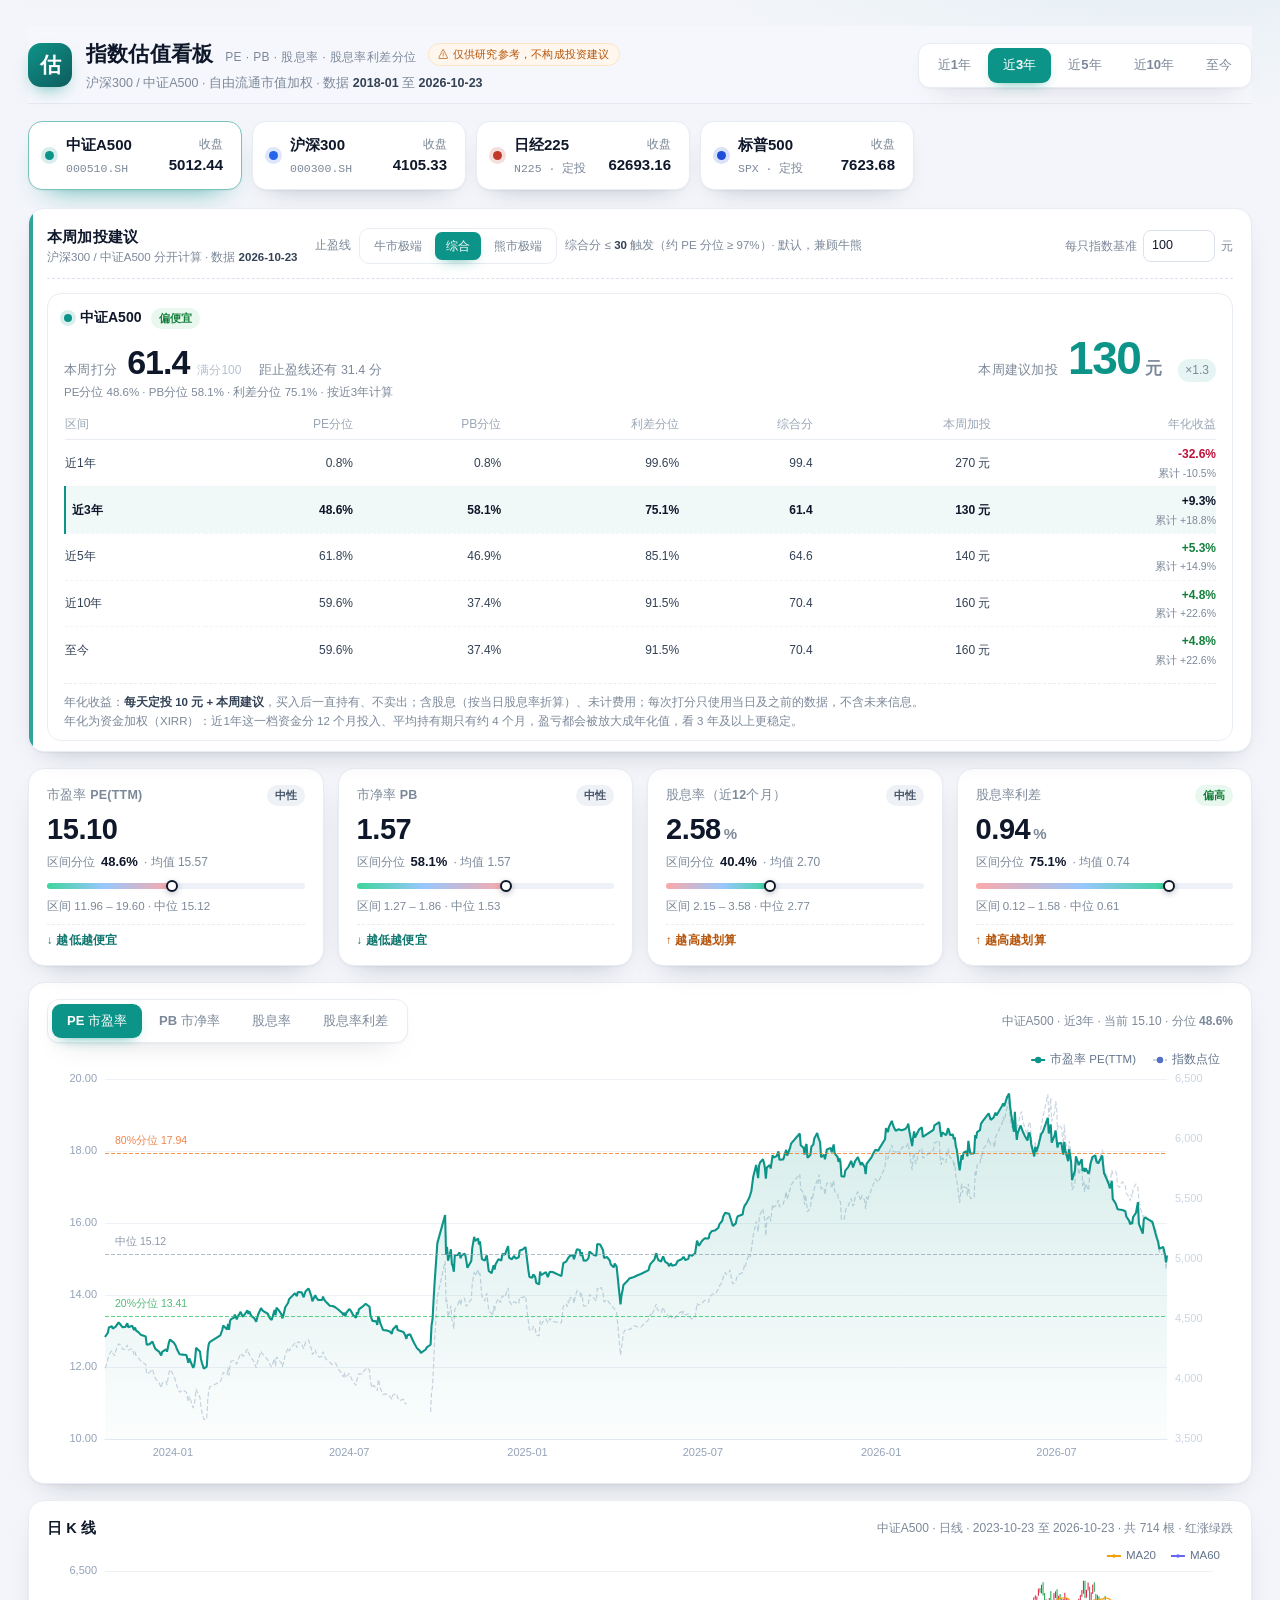
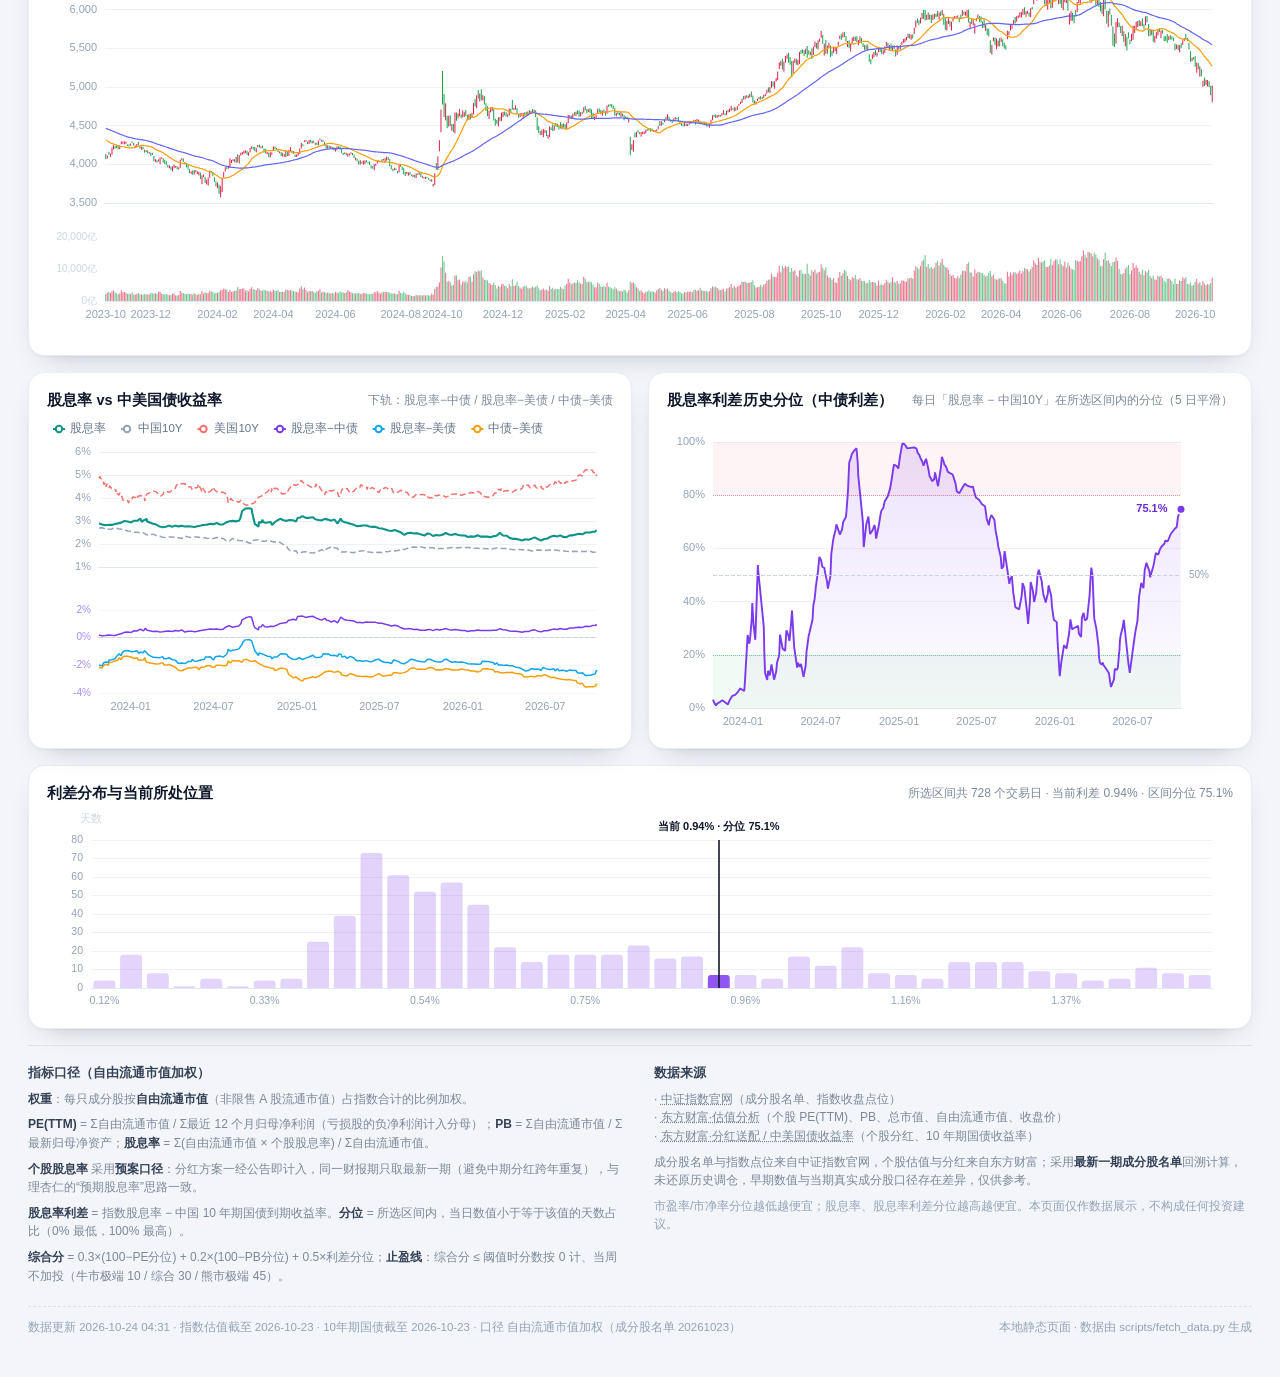
==== index.html @ 4a339758 "data: 2026-10-24" ====
<!DOCTYPE html>
<html lang="zh-CN">
<head>
<meta charset="utf-8" />
<meta name="viewport" content="width=device-width, initial-scale=1" />
<title>指数估值看板 · 沪深300 / 中证A500</title>
<link rel="stylesheet" href="styles.css" />
</head>
<body>
<div class="app">

  <header class="topbar">
    <div class="brand">
      <div class="logo">估</div>
      <div class="brand-text">
        <h1>指数估值看板<span class="brand-sub">PE · PB · 股息率 · 股息率利差分位</span><span class="risk-tag">⚠ 仅供研究参考，不构成投资建议</span></h1>
        <p class="sub">沪深300 / 中证A500 · 自由流通市值加权 · 数据 <b id="dataStart">2018-01</b> 至 <b id="dataDate">--</b></p>
      </div>
    </div>
    <div class="topbar-right a-share-only">
      <div class="range-group" id="rangeGroup" role="group" aria-label="时间区间"></div>
    </div>
  </header>

  <nav class="index-tabs" id="indexTabs" aria-label="指数选择"></nav>

  <section class="card nikkei" id="nikkeiCard" hidden>
    <div class="card-head">
      <h2 id="nkTitle">日经225 · 定投年化</h2>
      <div class="nk-range">
        <span class="nk-group">
          <input id="nkFromY" class="nk-part y" type="text" inputmode="numeric" maxlength="4" spellcheck="false" autocomplete="off" aria-label="起始年" placeholder="1989" /><i class="nk-unit">年</i>
          <input id="nkFromM" class="nk-part m" type="text" inputmode="numeric" maxlength="2" spellcheck="false" autocomplete="off" aria-label="起始月" placeholder="12" /><i class="nk-unit">月</i>
          <input id="nkFromD" class="nk-part d" type="text" inputmode="numeric" maxlength="2" spellcheck="false" autocomplete="off" aria-label="起始日" placeholder="29" /><i class="nk-unit">日</i>
        </span>
        <span class="nk-dash">—</span>
        <span class="nk-group">
          <input id="nkToY" class="nk-part y" type="text" inputmode="numeric" maxlength="4" spellcheck="false" autocomplete="off" aria-label="结束年" placeholder="2026" /><i class="nk-unit">年</i>
          <input id="nkToM" class="nk-part m" type="text" inputmode="numeric" maxlength="2" spellcheck="false" autocomplete="off" aria-label="结束月" placeholder="10" /><i class="nk-unit">月</i>
          <input id="nkToD" class="nk-part d" type="text" inputmode="numeric" maxlength="2" spellcheck="false" autocomplete="off" aria-label="结束日" placeholder="16" /><i class="nk-unit">日</i>
        </span>
      </div>
    </div>
    <div class="nk-range-note" id="nkRangeNote">数据范围 --</div>
    <div id="nikkeiChart" class="chart chart-nk"></div>
    <div class="nk-result">
      <div class="nk-block">
        <div class="nk-label">定投年化收益</div>
        <div class="nk-val" id="nkIrr">--</div>
        <div class="nk-sub" id="nkIrrSub">--</div>
      </div>
      <div class="nk-block">
        <div class="nk-label">同期一次性买入</div>
        <div class="nk-val small" id="nkBh">--</div>
        <div class="nk-sub" id="nkBhSub">--</div>
      </div>
    </div>
    <div class="nk-note" id="nkNote">--</div>
  </section>

  <section class="card advice a-share-only" id="adviceCard">
    <div class="advice-head">
      <div class="advice-title-wrap">
        <div class="advice-title">本周加投建议</div>
        <div class="advice-hint">沪深300 / 中证A500 分开计算 · 数据 <b id="adviceDate">--</b></div>
      </div>
      <div class="advice-stop">
        <span class="advice-hint">止盈线</span>
        <div class="range-group mini" id="stopGroup"></div>
        <div class="advice-stop-note" id="stopNote">--</div>
      </div>
      <label class="advice-base">每只指数基准
        <input id="adviceBase" type="number" min="10" step="10" value="100" /> 元
      </label>
    </div>
    <div class="advice-cols" id="adviceCols"></div>
  </section>

  <section class="kpis a-share-only" id="kpis"></section>

  <section class="card a-share-only">
    <div class="card-head">
      <div class="metric-tabs" id="metricTabs" role="tablist"></div>
      <div class="card-note" id="mainNote"></div>
    </div>
    <div id="mainChart" class="chart chart-main"></div>
  </section>

  <section class="card a-share-only">
    <div class="card-head">
      <h2>日 K 线</h2>
      <div class="card-note" id="klineNote"></div>
    </div>
    <div id="klineChart" class="chart chart-k"></div>
  </section>

  <section class="grid-2 a-share-only">
    <div class="card">
      <div class="card-head">
        <h2>股息率 vs 中美国债收益率</h2>
        <div class="card-note">下轨：股息率−中债 / 股息率−美债 / 中债−美债</div>
      </div>
      <div id="spreadChart" class="chart chart-sub"></div>
    </div>
    <div class="card">
      <div class="card-head">
        <h2>股息率利差历史分位（中债利差）</h2>
        <div class="card-note">每日「股息率 − 中国10Y」在所选区间内的分位（5 日平滑）</div>
      </div>
      <div id="pctChart" class="chart chart-sub"></div>
    </div>
  </section>

  <section class="card a-share-only">
    <div class="card-head">
      <h2>利差分布与当前所处位置</h2>
      <div class="card-note" id="distNote"></div>
    </div>
    <div id="distChart" class="chart chart-dist"></div>
  </section>

  <footer class="foot a-share-only">
    <div class="foot-grid">
      <div>
        <h3>指标口径（自由流通市值加权）</h3>
        <p><b>权重</b>：每只成分股按<b>自由流通市值</b>（非限售 A 股流通市值）占指数合计的比例加权。</p>
        <p><b>PE(TTM)</b> = Σ自由流通市值 / Σ最近 12 个月归母净利润（亏损股的负净利润计入分母）；<b>PB</b> = Σ自由流通市值 / Σ最新归母净资产；<b>股息率</b> = Σ(自由流通市值 × 个股股息率) / Σ自由流通市值。</p>
        <p><b>个股股息率</b> 采用<b>预案口径</b>：分红方案一经公告即计入，同一财报期只取最新一期（避免中期分红跨年重复），与理杏仁的“预期股息率”思路一致。</p>
        <p><b>股息率利差</b> = 指数股息率 − 中国 10 年期国债到期收益率。<b>分位</b> = 所选区间内，当日数值小于等于该值的天数占比（0% 最低，100% 最高）。</p>
        <p><b>综合分</b> = 0.3×(100−PE分位) + 0.2×(100−PB分位) + 0.5×利差分位；<b>止盈线</b>：综合分 ≤ 阈值时分数按 0 计、当周不加投（牛市极端 10 / 综合 30 / 熊市极端 45）。</p>
      </div>
      <div>
        <h3>数据来源</h3>
        <p id="sources"></p>
        <p>成分股名单与指数点位来自中证指数官网，个股估值与分红来自东方财富；采用<b>最新一期成分股名单</b>回溯计算，未还原历史调仓，早期数值与当期真实成分股口径存在差异，仅供参考。</p>
        <p class="muted">市盈率/市净率分位越低越便宜；股息率、股息率利差分位越高越便宜。本页面仅作数据展示，不构成任何投资建议。</p>
      </div>
    </div>
    <div class="foot-bar">
      <span id="footMeta">--</span>
      <span>本地静态页面 · 数据由 scripts/fetch_data.py 生成</span>
    </div>
  </footer>
</div>

<script src="vendor/echarts.min.js"></script>
<script src="data/app-data.js"></script>
<script src="app.js"></script>
</body>
</html>
---- styles.css ----
:root {
  --bg: #f3f5fa;
  --card: #ffffff;
  --ink: #0f172a;
  --ink-2: #334155;
  --muted: #7c8899;
  --line: #e8ecf3;
  --line-strong: #dbe2ec;
  --accent: #2563eb;
  --accent-soft: #eff4ff;
  --green: #16a34a;
  --amber: #d97706;
  --red: #e11d48;
  --radius: 16px;
  --shadow: 0 1px 2px rgba(16, 24, 40, .04), 0 12px 28px -18px rgba(16, 24, 40, .35);
}

* { box-sizing: border-box; }

html, body { margin: 0; padding: 0; }

body {
  background:
    radial-gradient(1100px 420px at 12% -8%, rgba(37, 99, 235, .10), transparent 60%),
    radial-gradient(900px 380px at 92% -4%, rgba(13, 148, 136, .09), transparent 60%),
    var(--bg);
  color: var(--ink);
  font-family: -apple-system, BlinkMacSystemFont, "Segoe UI", "PingFang SC", "Hiragino Sans GB",
    "Microsoft YaHei", "Helvetica Neue", Arial, sans-serif;
  font-size: 14px;
  line-height: 1.55;
  -webkit-font-smoothing: antialiased;
}

.app {
  max-width: 1440px;
  margin: 0 auto;
  padding: 26px 28px 40px;
}

/* ---------- top bar ---------- */
.topbar {
  display: flex;
  align-items: center;
  justify-content: space-between;
  gap: 20px;
  flex-wrap: wrap;
  margin-bottom: 18px;
  /* 吸顶：滚动时区间选择器始终可点（类似 Excel 锁定首行） */
  position: sticky;
  top: 0;
  z-index: 40;
  padding: 12px 0 10px;
  background: rgba(246, 248, 252, .88);
  backdrop-filter: blur(14px) saturate(140%);
  -webkit-backdrop-filter: blur(14px) saturate(140%);
  box-shadow: 0 1px 0 rgba(15, 23, 42, .05);
}

.brand { display: flex; align-items: center; gap: 14px; }

.logo {
  width: 44px; height: 44px;
  border-radius: 13px;
  display: grid; place-items: center;
  font-size: 21px; font-weight: 700; color: #fff;
  background: linear-gradient(140deg, var(--accent), color-mix(in srgb, var(--accent) 55%, #0f172a));
  box-shadow: 0 8px 18px -8px color-mix(in srgb, var(--accent) 70%, transparent);
  transition: background .35s ease;
}

.brand-text h1 {
  margin: 0;
  font-size: 21px;
  font-weight: 680;
  letter-spacing: .2px;
  display: flex; align-items: baseline; gap: 12px; flex-wrap: wrap;
}

.brand-sub {
  font-size: 12px;
  font-weight: 500;
  color: var(--muted);
  letter-spacing: .4px;
}

.risk-tag {
  display: inline-block;
  align-self: center;
  padding: 2px 9px;
  border-radius: 999px;
  font-size: 11px;
  font-weight: 500;
  letter-spacing: .2px;
  color: #b45309;
  background: #fff7ed;
  border: 1px solid #fde3c4;
  white-space: nowrap;
}

/* ---- 日经225 模式 ---- */
body.market-mode .a-share-only { display: none !important; }

.card.nikkei { margin-top: 0; }

.chart-nk { height: 460px; }

.nk-range { display: flex; align-items: center; gap: 10px; flex-wrap: wrap; justify-content: flex-end; }

.nk-group { display: inline-flex; align-items: center; gap: 3px; }

.nk-part {
  border: 1px solid var(--line);
  background: #fff;
  border-radius: 8px;
  padding: 6px 4px;
  font-size: 13px;
  font-weight: 600;
  color: var(--ink);
  text-align: center;
  font-variant-numeric: tabular-nums;
  letter-spacing: .3px;
  transition: border-color .15s ease, box-shadow .15s ease;
}

.nk-part.y { width: 56px; }
.nk-part.m, .nk-part.d { width: 38px; }

.nk-part::placeholder { color: #c3cbd6; font-weight: 500; }
.nk-part:hover { border-color: #cbd5e1; }
.nk-part:focus { outline: none; border-color: var(--accent); box-shadow: 0 0 0 3px var(--accent-soft); }
.nk-part.bad { border-color: #be123c; box-shadow: 0 0 0 3px rgba(190, 18, 60, .12); }

.nk-unit { font-style: normal; font-size: 11.5px; color: var(--muted); margin-right: 4px; }

.nk-range-note {
  margin: -4px 0 10px;
  text-align: right;
  font-size: 11.5px;
  color: var(--muted);
  font-variant-numeric: tabular-nums;
  line-height: 1.5;
}

.nk-dash { color: var(--muted); font-size: 13px; }

.nk-result {
  display: grid;
  grid-template-columns: repeat(2, minmax(0, 220px));
  gap: 40px;
  margin-top: 6px;
  padding-top: 18px;
  border-top: 1px dashed var(--line);
}

.nk-label { font-size: 12.5px; color: var(--muted); margin-bottom: 4px; }

.nk-val {
  font-size: 40px; font-weight: 760; letter-spacing: -1.2px; line-height: 1.1;
  font-variant-numeric: tabular-nums;
}

.nk-val.small { font-size: 26px; font-weight: 700; letter-spacing: -.6px; }
.nk-val.up { color: #15803d; }
.nk-val.down { color: #be123c; }

.nk-sub { font-size: 11.5px; color: var(--muted); margin-top: 4px; font-variant-numeric: tabular-nums; }

.nk-note {
  margin-top: 14px; padding-top: 12px; border-top: 1px dashed var(--line);
  font-size: 11.5px; color: var(--muted); line-height: 1.6;
}

#nikkeiCard[hidden] { display: none !important; }

@media (max-width: 720px) {
  @media (max-width: 720px) {
  /* 手机上吸顶会占掉太多竖向空间，改为普通排布 */
  .topbar {
    position: static;
    backdrop-filter: none;
    -webkit-backdrop-filter: none;
    background: transparent;
    box-shadow: none;
    padding: 0;
  }
}

.chart-nk { height: 320px; }
  .nk-result { grid-template-columns: 1fr; gap: 18px; }
  .nk-val { font-size: 32px; }
  .nk-val.small { font-size: 22px; }
}

.brand-text .sub {
  margin: 3px 0 0;
  font-size: 12.5px;
  color: var(--muted);
}

.brand-text .sub b { color: var(--ink-2); font-weight: 600; }

/* ---------- segmented controls ---------- */
.range-group, .metric-tabs {
  display: inline-flex;
  padding: 4px;
  gap: 2px;
  background: #fff;
  border: 1px solid var(--line);
  border-radius: 12px;
  box-shadow: var(--shadow);
}

.range-group button, .metric-tabs button {
  appearance: none;
  border: 0;
  background: transparent;
  color: var(--muted);
  font: inherit;
  font-size: 13px;
  font-weight: 550;
  padding: 7px 15px;
  border-radius: 9px;
  cursor: pointer;
  transition: background .18s ease, color .18s ease;
  white-space: nowrap;
}

.range-group button:hover, .metric-tabs button:hover { color: var(--ink); background: #f4f6fb; }

.range-group button.on, .metric-tabs button.on {
  color: #fff;
  background: var(--accent);
  box-shadow: 0 6px 14px -8px color-mix(in srgb, var(--accent) 85%, transparent);
}

/* ---------- index tabs ---------- */
.index-tabs {
  display: flex;
  gap: 10px;
  margin-bottom: 18px;
  flex-wrap: wrap;
}

.index-tab {
  position: relative;
  display: flex;
  align-items: center;
  gap: 12px;
  padding: 11px 18px 11px 16px;
  background: #fff;
  border: 1px solid var(--line);
  border-radius: 14px;
  cursor: pointer;
  box-shadow: var(--shadow);
  transition: border-color .2s ease, transform .2s ease, box-shadow .2s ease;
  min-width: 214px;
}

.index-tab:hover { transform: translateY(-1px); border-color: var(--line-strong); }

.index-tab.on {
  border-color: color-mix(in srgb, var(--tab-accent) 55%, #fff);
  box-shadow: 0 1px 2px rgba(16,24,40,.04), 0 14px 30px -20px var(--tab-accent);
}

.index-tab .dot {
  width: 9px; height: 9px; border-radius: 50%;
  background: var(--tab-accent);
  box-shadow: 0 0 0 4px color-mix(in srgb, var(--tab-accent) 16%, transparent);
  flex: 0 0 auto;
}

.index-tab .it-name { font-weight: 640; font-size: 15px; }

.index-tab .it-code {
  font-size: 11.5px; color: var(--muted);
  font-family: "SF Mono", ui-monospace, Consolas, monospace;
}

.index-tab .it-pe {
  margin-left: auto;
  text-align: right;
  font-size: 12px;
  color: var(--muted);
  font-variant-numeric: tabular-nums;
}

.index-tab .it-pe b { display: block; font-size: 15px; color: var(--ink); font-weight: 650; }

/* ---------- 本周建议 ---------- */
.advice {
  padding: 16px 20px 18px;
  border: 1px solid color-mix(in srgb, var(--accent) 22%, var(--line));
  background:
    radial-gradient(620px 160px at 0% 0%, color-mix(in srgb, var(--accent) 9%, transparent), transparent 70%),
    #fff;
  position: relative;
  overflow: hidden;
}

.advice::after {
  content: '';
  position: absolute; left: 0; top: 0; bottom: 0;
  width: 4px;
  background: var(--accent);
  opacity: .85;
}

.advice-head {
  display: flex;
  align-items: center;
  gap: 18px;
  flex-wrap: wrap;
  padding-bottom: 12px;
  border-bottom: 1px dashed var(--line-strong);
}

.advice-title { font-size: 15px; font-weight: 680; letter-spacing: .2px; }

.advice-hint { font-size: 11.5px; color: var(--muted); font-weight: 400; }
.advice-hint b { color: var(--ink-2); font-weight: 600; }

.advice-stop { display: flex; align-items: center; gap: 8px; flex-wrap: wrap; }

.advice-stop-note { font-size: 11.5px; color: var(--muted); }
.advice-stop-note b { color: var(--ink-2); }

.range-group.mini { padding: 3px; border-radius: 10px; box-shadow: none; }
.range-group.mini button { padding: 5px 11px; font-size: 12px; border-radius: 7px; }

.advice-base {
  margin-left: auto;
  display: inline-flex; align-items: center; gap: 6px;
  font-size: 12px; color: var(--muted);
}

.advice-base input {
  width: 72px;
  padding: 5px 8px;
  border: 1px solid var(--line-strong);
  border-radius: 8px;
  font: inherit; font-size: 12.5px;
  font-variant-numeric: tabular-nums;
  color: var(--ink); background: #fff; outline: none;
}

.advice-base input:focus { border-color: var(--accent); box-shadow: 0 0 0 3px color-mix(in srgb, var(--accent) 14%, transparent); }

.advice-cols { display: block; padding-top: 14px; }

.advice-col {
  border: 1px solid var(--line);
  border-radius: 14px;
  padding: 13px 16px 10px;
  background: #fff;
}

.advice-col-head { display: flex; align-items: center; justify-content: flex-start; gap: 10px; }

.advice-col-name {
  display: inline-flex; align-items: center; gap: 8px;
  font-weight: 650; font-size: 14px;
}

.advice-col-name i {
  width: 8px; height: 8px; border-radius: 50%;
  background: var(--col-accent);
  box-shadow: 0 0 0 4px color-mix(in srgb, var(--col-accent) 15%, transparent);
}

.advice-col-main { display: flex; align-items: baseline; justify-content: space-between; gap: 16px; margin-top: 6px; }

.advice-score-wrap { display: flex; align-items: baseline; gap: 8px; flex-wrap: wrap; }

.advice-col-label {
  font-size: 12.5px; color: var(--muted); letter-spacing: .3px;
  margin-right: 2px;
}

.advice-col-max { font-size: 12px; color: #b6c0cf; margin-right: 10px; }

.advice-col-score {
  font-size: 34px; font-weight: 720; letter-spacing: -1px; line-height: 1.1;
  font-variant-numeric: tabular-nums;
}

.advice-col-gap { font-size: 12.5px; color: var(--muted); }
.advice-col-gap.hit { color: #be123c; font-weight: 600; }

.advice-col-amount { display: flex; align-items: baseline; gap: 10px; margin-left: auto; }

.advice-col-amount .lbl { font-size: 13px; color: var(--muted); letter-spacing: .3px; }

.advice-col-amount .val {
  font-size: 46px; font-weight: 780; line-height: 1; letter-spacing: -1.5px;
  color: var(--col-accent); font-variant-numeric: tabular-nums;
}

.advice-col-amount .val b { font-size: inherit; font-weight: inherit; }

.advice-col-amount .val i {
  font-style: normal; font-size: 17px; font-weight: 600;
  margin-left: 5px; color: var(--muted); letter-spacing: 0;
}

.advice-col-amount .val.stop { color: #be123c; }

.advice-col-amount .mult {
  font-size: 12px; color: var(--muted); font-variant-numeric: tabular-nums;
  margin-left: 6px; padding: 2px 7px; border-radius: 999px;
  background: color-mix(in srgb, var(--col-accent) 10%, transparent);
}

.advice-table tr.dead td { color: #c3cbd6; }
.advice-table tr.dead td:first-child { text-decoration: line-through; }

.dead-tag {
  font-size: 11px; color: #9aa6b6; background: #f1f4f9;
  padding: 1px 6px; border-radius: 999px;
}

.advice-table td.up { color: #15803d; font-weight: 600; }
.advice-table td.down { color: #be123c; font-weight: 600; }
.advice-table tr.dead td.up, .advice-table tr.dead td.down { color: #c3cbd6; }

.advice-table td .sub {
  font-size: 10.5px; font-weight: 500; color: var(--muted);
  margin-top: 1px; font-variant-numeric: tabular-nums;
}

.advice-foot {
  margin-top: 10px;
  padding-top: 9px;
  border-top: 1px dashed var(--line);
  font-size: 11.5px;
  color: var(--muted);
  line-height: 1.6;
}

.advice-foot b { color: var(--ink-2); font-weight: 600; }

.advice-col-sub { font-size: 11.5px; color: var(--muted); margin-top: 2px; }

.advice-table { width: 100%; border-collapse: collapse; margin-top: 10px; font-size: 12px; }

.advice-table th {
  text-align: right; font-weight: 500; color: #9aa6b6;
  padding: 4px 0 5px; border-bottom: 1px solid var(--line);
}

.advice-table th:first-child, .advice-table td:first-child { text-align: left; }

.advice-table td {
  padding: 5px 0; text-align: right; color: var(--ink-2);
  border-bottom: 1px dashed #f1f4f9;
  font-variant-numeric: tabular-nums;
}

.advice-table tr:last-child td { border-bottom: 0; }

.advice-table tr.on td {
  color: var(--ink); font-weight: 650;
  background: color-mix(in srgb, var(--col-accent) 6%, transparent);
}

.advice-table tr.on td:first-child { border-left: 2px solid var(--col-accent); padding-left: 6px; }

.stop-tag {
  font-size: 11px; color: #be123c; background: #fdeaef;
  padding: 1px 6px; border-radius: 999px;
}

.strike { text-decoration: line-through; color: #b6c0cf; font-weight: 500; }

.advice-col-score i { font-style: normal; font-size: 20px; color: #b6c0cf; margin: 0 2px; }

.tone-good { color: #15803d; background: #e9f8ee; }
.tone-mid  { color: #475569; background: #eef2f7; }
.tone-warn { color: #b45309; background: #fdf3e3; }
.tone-bad  { color: #be123c; background: #fdeaef; }

/* ---------- KPI cards ---------- */
.kpis {  display: grid;
  grid-template-columns: repeat(4, minmax(0, 1fr));
  gap: 14px;
  margin-bottom: 16px;
}

.kpi {
  background: var(--card);
  border: 1px solid var(--line);
  border-radius: var(--radius);
  padding: 16px 18px 15px;
  box-shadow: var(--shadow);
}

.kpi-top { display: flex; align-items: center; justify-content: space-between; gap: 8px; }

.kpi-name { font-size: 12.5px; color: var(--muted); font-weight: 550; letter-spacing: .2px; }

.badge {
  font-size: 11px;
  font-weight: 600;
  padding: 2px 8px;
  border-radius: 999px;
  white-space: nowrap;
}

.tone-good { color: #15803d; background: #e9f8ee; }
.tone-mid  { color: #475569; background: #eef2f7; }
.tone-warn { color: #b45309; background: #fdf3e3; }
.tone-bad  { color: #be123c; background: #fdeaef; }

.kpi-value {
  margin-top: 8px;
  font-size: 29px;
  font-weight: 680;
  letter-spacing: -.4px;
  line-height: 1.1;
  font-variant-numeric: tabular-nums;
}

.kpi-value .unit { font-size: 15px; font-weight: 550; color: var(--muted); margin-left: 3px; }
.kpi-value .delta { font-size: 12px; font-weight: 600; margin-left: 8px; }
.delta.up { color: var(--red); }
.delta.down { color: var(--green); }

.kpi-meta {
  margin-top: 6px;
  font-size: 12px;
  color: var(--muted);
  display: flex; align-items: baseline; gap: 6px;
}

.kpi-meta b { color: var(--ink); font-weight: 650; font-variant-numeric: tabular-nums; font-size: 13px; }

.pct-track {
  position: relative;
  height: 6px;
  margin: 11px 0 9px;
  border-radius: 999px;
  background: #eef1f7;
  overflow: visible;
}

.pct-fill {
  position: absolute; left: 0; top: 0; bottom: 0;
  border-radius: 999px;
  background: linear-gradient(90deg, #34d399, #93c5fd 45%, #fca5a5);
  opacity: .95;
}

.pct-dot {
  position: absolute; top: 50%;
  width: 12px; height: 12px;
  margin-left: -6px;
  transform: translateY(-50%);
  border-radius: 50%;
  background: #fff;
  border: 2.5px solid var(--ink);
  box-shadow: 0 2px 6px rgba(15, 23, 42, .25);
}

.kpi-range {
  font-size: 11.5px;
  color: var(--muted);
  display: flex; justify-content: space-between; gap: 8px;
  font-variant-numeric: tabular-nums;
}

.kpi-hint {
  margin-top: 8px;
  padding-top: 7px;
  border-top: 1px dashed var(--line);
  font-size: 11.5px;
  font-weight: 600;
  letter-spacing: .2px;
}

.kpi-hint.low { color: #0f766e; }
.kpi-hint.high { color: #b45309; }

/* ---------- cards & charts ---------- */
.card {
  background: var(--card);
  border: 1px solid var(--line);
  border-radius: var(--radius);
  box-shadow: var(--shadow);
  padding: 16px 18px 10px;
  margin-bottom: 16px;
}

.card-head {
  display: flex;
  align-items: center;
  justify-content: space-between;
  gap: 14px;
  flex-wrap: wrap;
  margin-bottom: 6px;
}

.card-head h2 {
  margin: 0;
  font-size: 14.5px;
  font-weight: 640;
  letter-spacing: .1px;
}

.card-note { font-size: 12px; color: var(--muted); }

.chart { width: 100%; }
.chart-main { height: 424px; }
.chart-k { height: 400px; }
.chart-sub { height: 320px; }
.chart-dist { height: 208px; }

.grid-2 {
  display: grid;
  grid-template-columns: 1fr 1fr;
  gap: 16px;
}

/* ---------- footer ---------- */
.foot {
  margin-top: 6px;
  border-top: 1px solid var(--line-strong);
  padding-top: 18px;
  color: var(--muted);
  font-size: 12px;
}

.foot-grid {
  display: grid;
  grid-template-columns: 1fr 1fr;
  gap: 28px;
}

.foot h3 {
  margin: 0 0 6px;
  font-size: 12.5px;
  color: var(--ink-2);
  font-weight: 640;
}

.foot p { margin: 0 0 7px; }
.foot b { color: var(--ink-2); font-weight: 600; }
.foot .muted { color: #94a3b8; }

.foot-bar {
  display: flex; justify-content: space-between; gap: 12px; flex-wrap: wrap;
  margin-top: 14px;
  padding-top: 12px;
  border-top: 1px dashed var(--line-strong);
  font-size: 11.5px;
  color: #94a3b8;
}

@media (max-width: 1080px) {
  .kpis { grid-template-columns: repeat(2, minmax(0, 1fr)); }
  .grid-2 { grid-template-columns: 1fr; }
}

@media (max-width: 720px) {
  .app { padding: 18px 14px 30px; }
  .kpis { grid-template-columns: 1fr; }
  .advice-grid { grid-template-columns: 1fr; gap: 14px; }
  .advice-right { border-left: 0; border-top: 1px dashed var(--line-strong); padding-left: 0; padding-top: 14px; }
  .advice-score { font-size: 32px; }
  .advice-amount { font-size: 34px; }
  .foot-grid { grid-template-columns: 1fr; gap: 14px; }
  .chart-main { height: 340px; }
  .index-tab { min-width: 0; flex: 1 1 100%; }
  .brand-text h1 { font-size: 18px; }
}
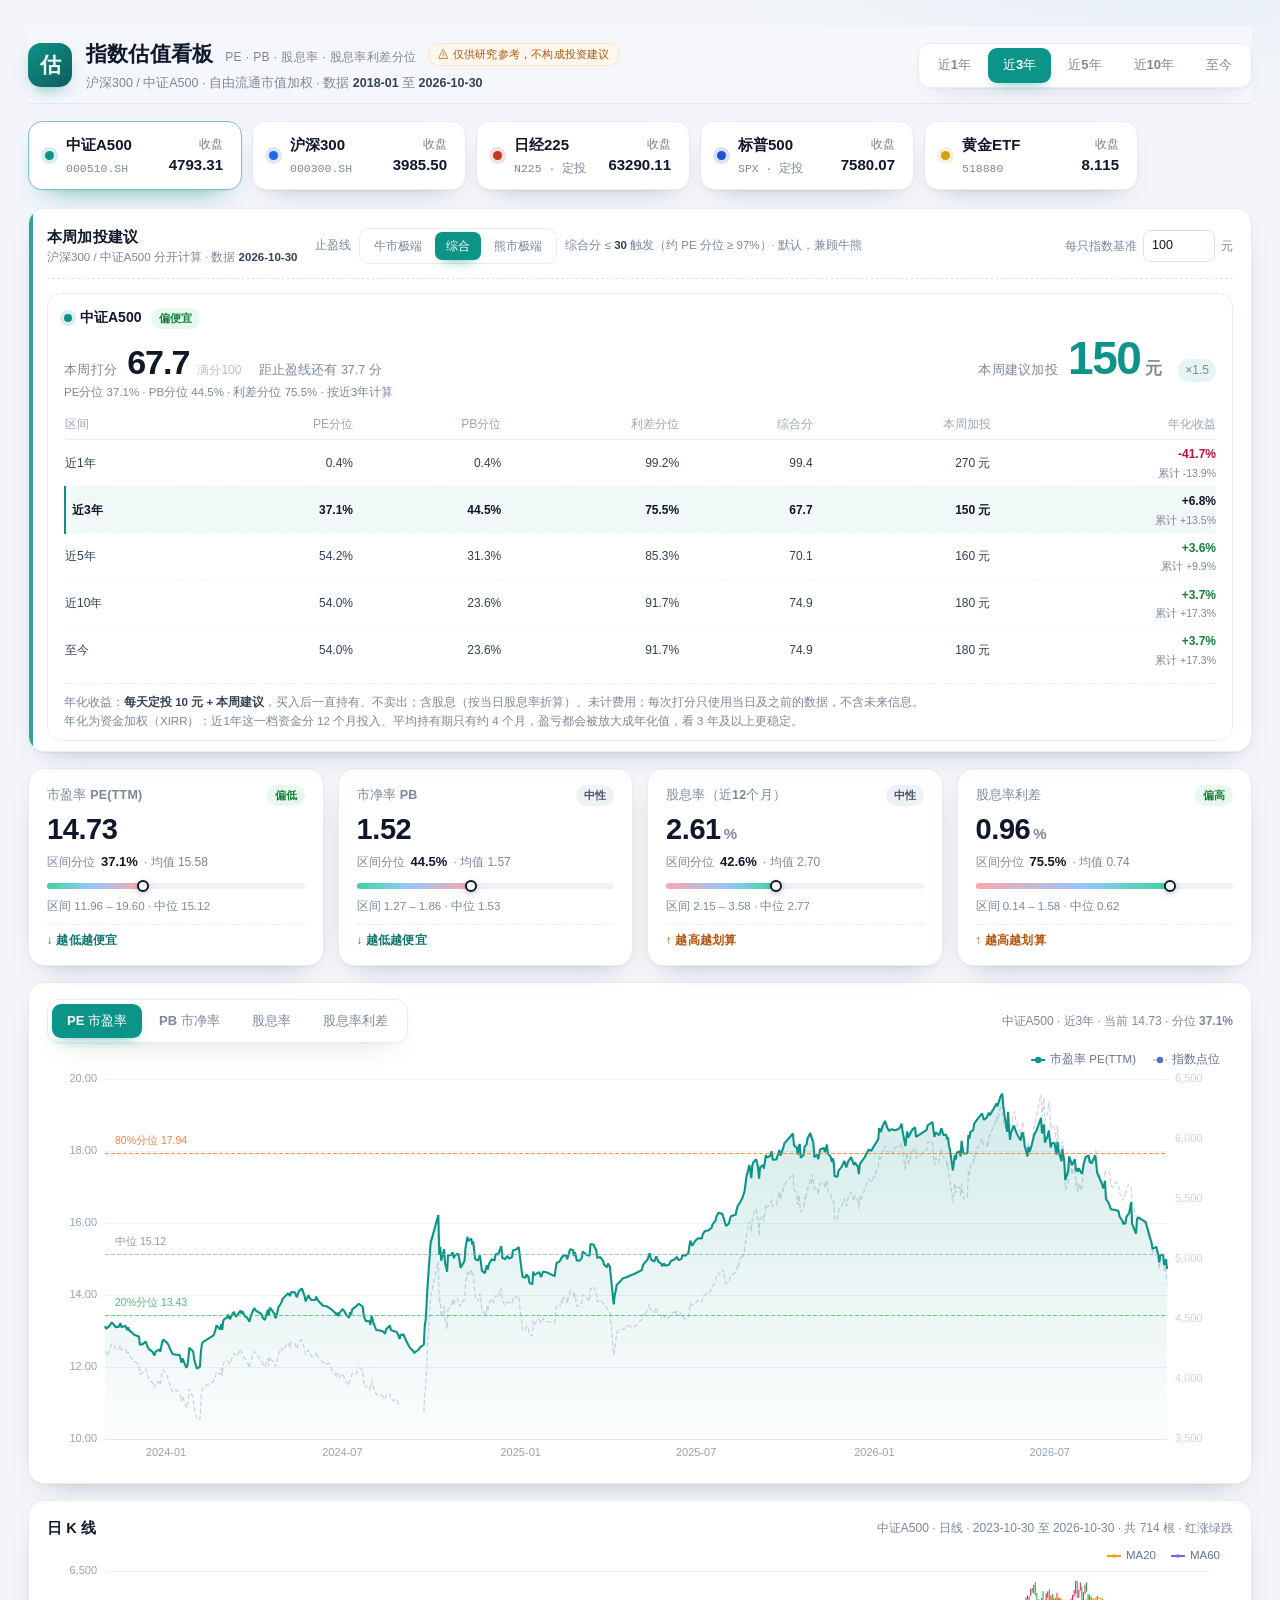
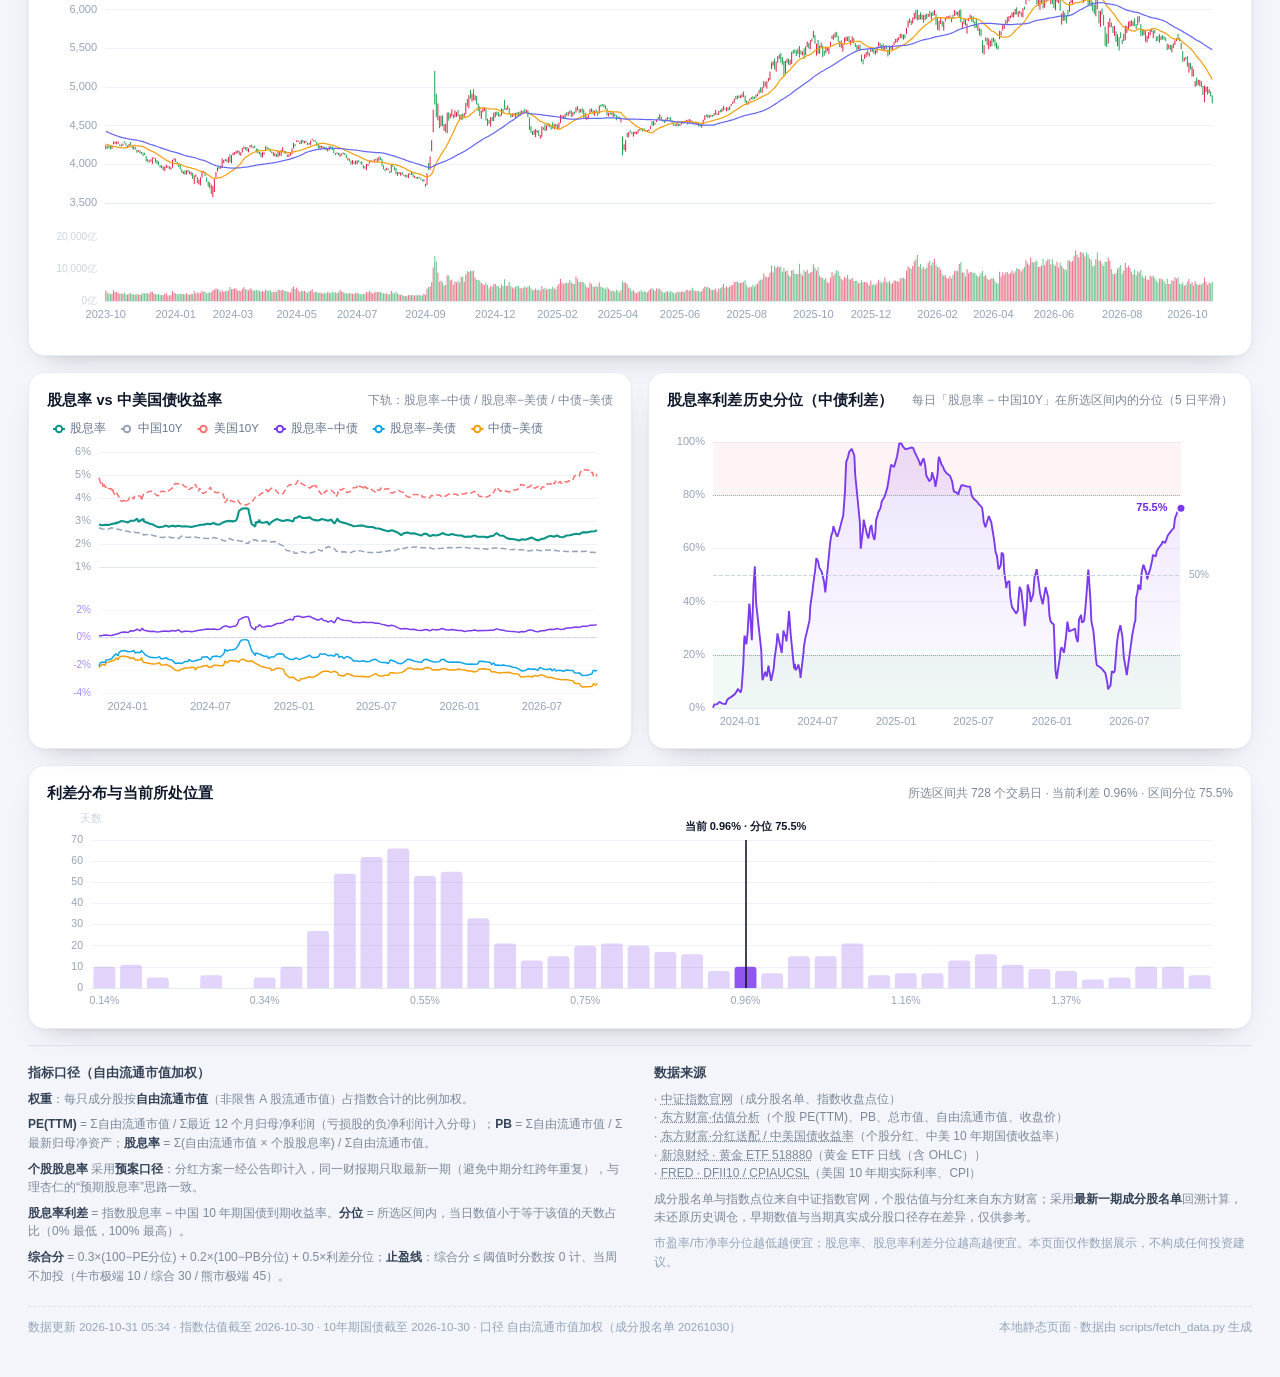
==== commit 7c10eab5: "data: 2026-10-31" ====
--- a/index.html
+++ b/index.html
@@ -58,6 +58,104 @@
     <div class="nk-note" id="nkNote">--</div>
   </section>
 
+  <section class="gold-view" id="goldView" hidden>
+
+    <section class="card gold-status">
+      <div class="card-head">
+        <h2>市场状态 · 避险温度计</h2>
+        <div class="card-note" id="goldStatusNote">--</div>
+      </div>
+      <div class="gold-quad">
+        <div class="gold-cell" data-q="1"><b>① 恐慌抛售</b><span>金强 · 股贵</span></div>
+        <div class="gold-cell" data-q="2"><b>② 恐慌底部</b><span>金强 · 股便宜</span></div>
+        <div class="gold-cell" data-q="4"><b>④ 流动性收缩</b><span>金弱 · 股便宜</span></div>
+        <div class="gold-cell" data-q="3"><b>③ 风险偏好过热</b><span>金弱 · 股贵</span></div>
+      </div>
+      <div class="gold-status-line" id="goldStatusLine">--</div>
+    </section>
+
+    <section class="card advice gold-advice">
+      <div class="advice-head">
+        <div class="advice-title-wrap">
+          <div class="advice-title">黄金 ETF 518880 · 参考打分</div>
+          <div class="advice-hint">仅作市场参考，不计入定投 · 数据 <b id="goldDate">--</b></div>
+        </div>
+        <div class="advice-stop-note" id="goldHint">--</div>
+      </div>
+      <div class="gold-score-row">
+        <div class="gold-score-box">
+          <div class="gold-score-label">当前分数</div>
+          <div class="gold-score" id="goldScore">--</div>
+          <div class="gold-score-sub" id="goldScoreJudge">--</div>
+        </div>
+        <div class="gold-score-box">
+          <div class="gold-score-label">参考倍数</div>
+          <div class="gold-mult" id="goldMult">--</div>
+          <div class="gold-score-sub">按现有加投表折算</div>
+        </div>
+        <table class="advice-table gold-table">
+          <thead><tr><th>区间</th><th>金股比价分位</th><th>实际金价分位</th><th>实际利率分位</th><th>综合分</th></tr></thead>
+          <tbody id="goldRows"></tbody>
+        </table>
+      </div>
+    </section>
+
+    <section class="kpis" id="goldKpis"></section>
+
+    <section class="card">
+      <div class="card-head">
+        <h2>金股比价（518880 ÷ 沪深300）</h2>
+        <div class="card-note" id="goldMainNote">--</div>
+      </div>
+      <div id="goldMainChart" class="chart chart-main"></div>
+    </section>
+
+    <section class="card">
+      <div class="card-head">
+        <h2>黄金 ETF 518880 · 日 K</h2>
+        <div class="card-note" id="goldKlineNote">--</div>
+      </div>
+      <div id="goldKline" class="chart chart-k"></div>
+    </section>
+
+    <section class="grid-2">
+      <div class="card">
+        <div class="card-head">
+          <h2>黄金 vs 沪深300（起点 = 100）</h2>
+          <div class="card-note">谁在跑赢</div>
+        </div>
+        <div id="goldNavChart" class="chart chart-sub"></div>
+      </div>
+      <div class="card">
+        <div class="card-head">
+          <h2>60 日滚动相关性</h2>
+          <div class="card-note">正 = 同涨同跌，负 = 避险跷跷板</div>
+        </div>
+        <div id="goldCorrChart" class="chart chart-sub"></div>
+      </div>
+    </section>
+
+    <section class="card">
+      <div class="card-head">
+        <h2>定投年化（每天 10 元）</h2>
+        <div class="card-note" id="goldDcaNote">--</div>
+      </div>
+      <div class="nk-result">
+        <div class="nk-block">
+          <div class="nk-label">定投年化收益</div>
+          <div class="nk-val" id="goldDcaIrr">--</div>
+          <div class="nk-sub" id="goldDcaSub">--</div>
+        </div>
+        <div class="nk-block">
+          <div class="nk-label">同期一次性买入</div>
+          <div class="nk-val small" id="goldDcaBh">--</div>
+          <div class="nk-sub" id="goldDcaBhSub">--</div>
+        </div>
+      </div>
+    </section>
+
+  </section>
+
   <section class="card advice a-share-only" id="adviceCard">
     <div class="advice-head">
       <div class="advice-title-wrap">
--- a/styles.css
+++ b/styles.css
@@ -100,6 +100,61 @@
 
 /* ---- 日经225 模式 ---- */
 body.market-mode .a-share-only { display: none !important; }
+body.gold-mode .a-share-only { display: none !important; }
+#goldView[hidden] { display: none !important; }
+body.gold-mode #goldView { display: block; }
+
+/* ---- 黄金页 ---- */
+.gold-status { margin-top: 0; }
+
+.gold-quad {
+  display: grid;
+  grid-template-columns: 1fr 1fr;
+  gap: 10px;
+  margin-top: 6px;
+}
+
+.gold-cell {
+  border: 1px solid var(--line);
+  border-radius: 12px;
+  padding: 12px 14px;
+  background: #fff;
+  transition: all .18s ease;
+}
+
+.gold-cell b { display: block; font-size: 13.5px; font-weight: 680; color: var(--ink); }
+.gold-cell span { display: block; font-size: 11.5px; color: var(--muted); margin-top: 3px; }
+.gold-cell.on { border-color: var(--accent); background: var(--accent-soft); box-shadow: 0 6px 18px -12px var(--accent); }
+.gold-cell.on b { color: var(--accent); }
+
+.gold-status-line {
+  margin-top: 12px;
+  padding-top: 11px;
+  border-top: 1px dashed var(--line);
+  font-size: 12.5px;
+  color: var(--ink-2);
+  line-height: 1.7;
+}
+
+.gold-score-row {
+  display: grid;
+  grid-template-columns: 180px 180px 1fr;
+  gap: 22px;
+  align-items: start;
+  padding-top: 14px;
+}
+
+.gold-score-box { border: 1px solid var(--line); border-radius: 14px; padding: 12px 14px; background: #fff; }
+.gold-score-label { font-size: 12.5px; color: var(--muted); }
+.gold-score { font-size: 40px; font-weight: 760; letter-spacing: -1.2px; line-height: 1.15; font-variant-numeric: tabular-nums; }
+.gold-mult { font-size: 40px; font-weight: 760; letter-spacing: -1.2px; line-height: 1.15; color: var(--accent); font-variant-numeric: tabular-nums; }
+.gold-score-sub { font-size: 11.5px; color: var(--muted); margin-top: 3px; }
+.gold-table th:first-child, .gold-table td:first-child { text-align: left; }
+
+@media (max-width: 720px) {
+  .gold-score-row { grid-template-columns: 1fr; gap: 14px; }
+  .gold-quad { grid-template-columns: 1fr; }
+}
 
 .card.nikkei { margin-top: 0; }
 
